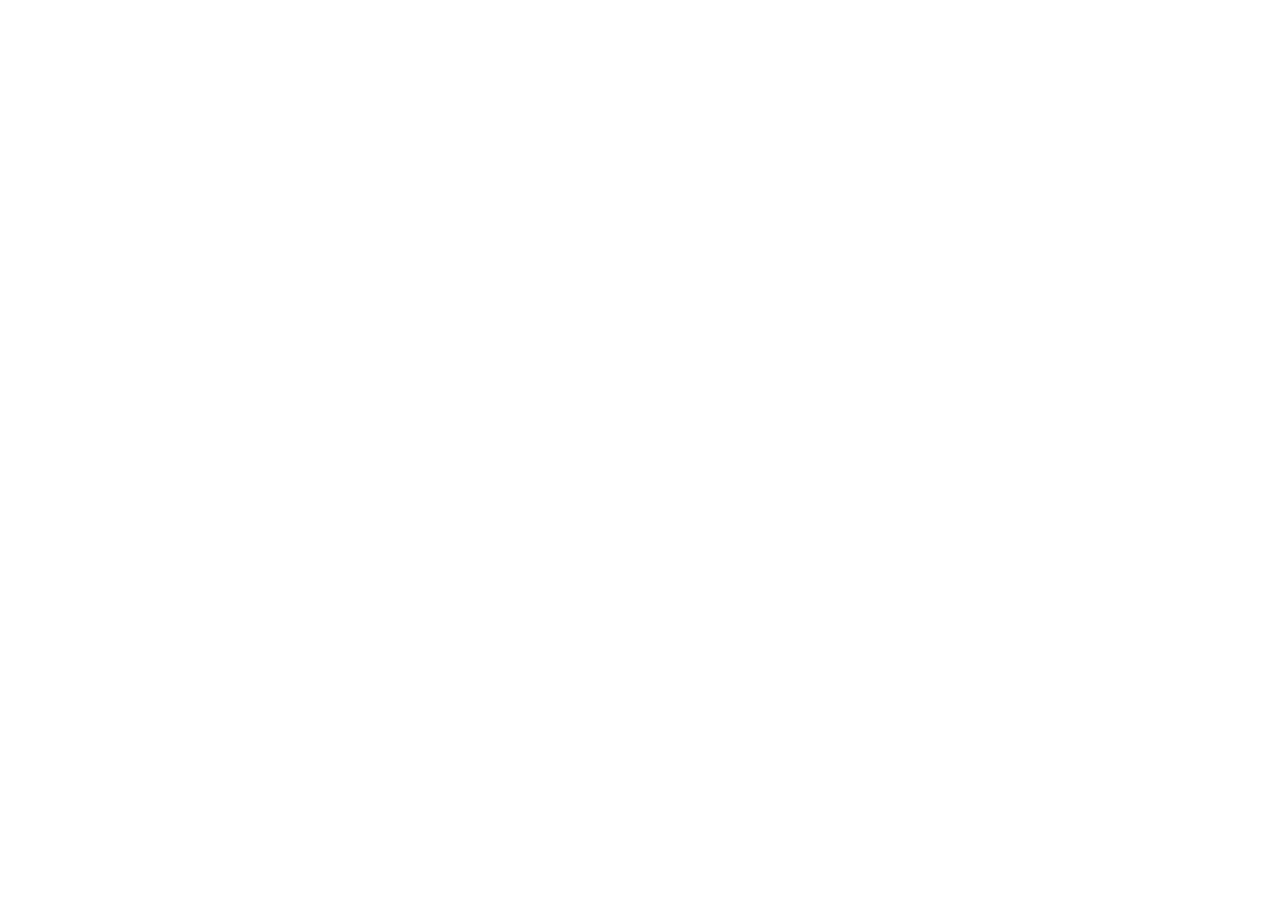
==== evenement-detail.html @ 995eec5b "creer le structure du projet" ====
<!DOCTYPE html>
<html lang="en">
<head>
    <meta charset="UTF-8">
    <meta name="viewport" content="width=device-width, initial-scale=1.0">
    <title>YouCode-Events</title>
    <link rel="stylesheet" href="css/evenement-detail.css">
</head>
<body>
    
</body>
</html>
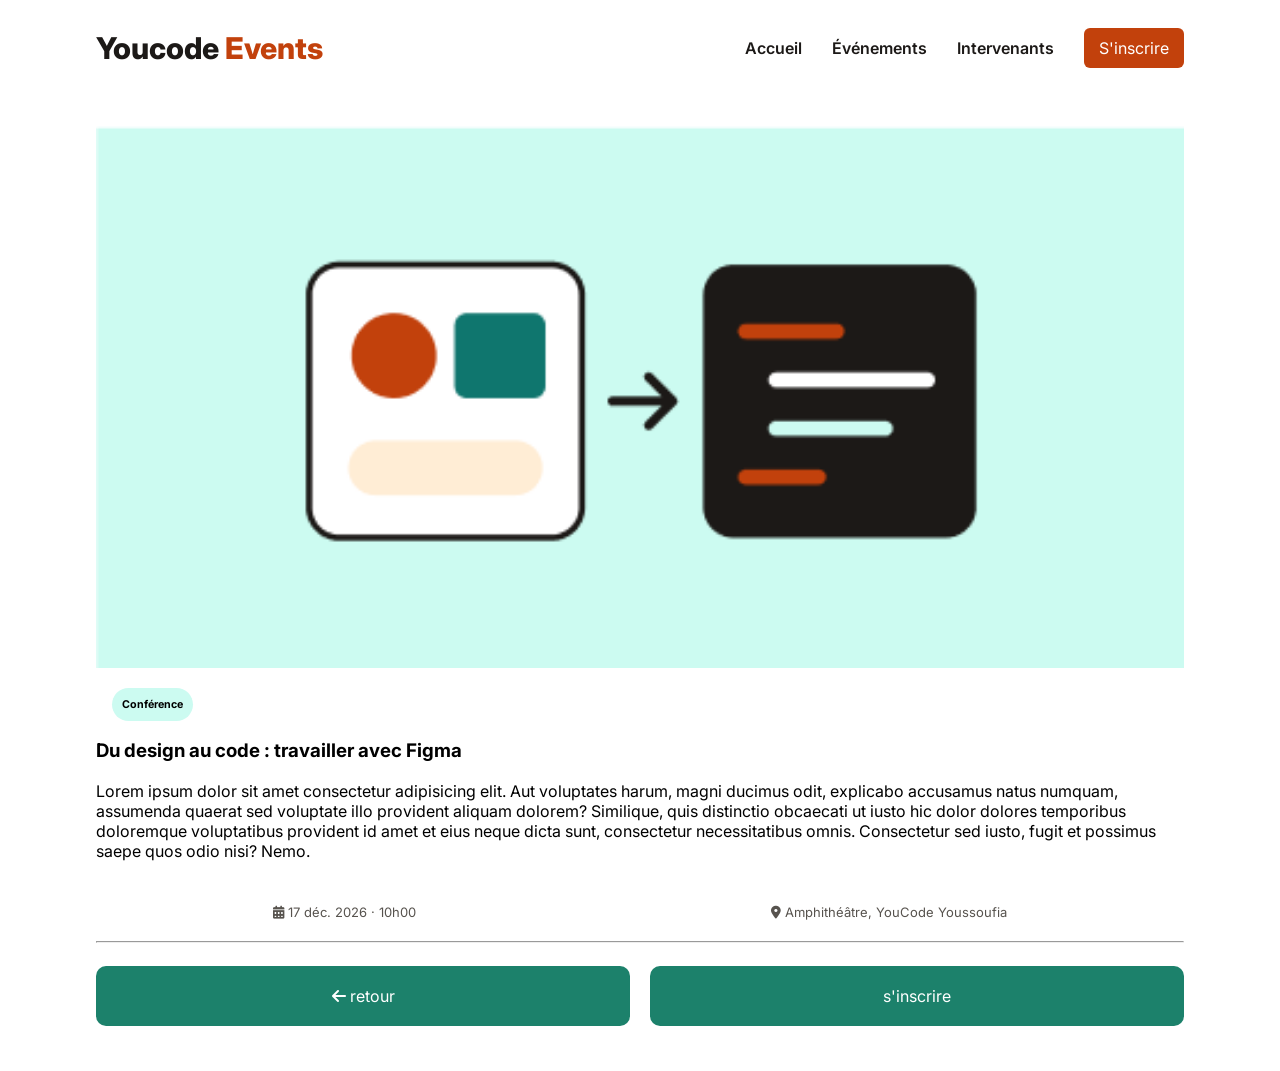
==== commit 90bfbf5b: "save my change" ====
--- a/evenement-detail.html
+++ b/evenement-detail.html
@@ -5,8 +5,51 @@
     <meta name="viewport" content="width=device-width, initial-scale=1.0">
     <title>YouCode-Events</title>
     <link rel="stylesheet" href="css/evenement-detail.css">
+    <link rel="stylesheet" href="css/navbar.css">
+    <link rel="stylesheet" href="css/footer.css">
+    <link rel="stylesheet" href="https://cdnjs.cloudflare.com/ajax/libs/font-awesome/6.7.2/css/all.min.css"/>
 </head>
 <body>
+    <header>
+        <a href="index.html">
+            <h3 id="logo">Youcode <span>Events</span></h3>
+        </a>
+        <i id="menu_icon" class="fa-solid fa-bars"></i>
+        <nav class="Navbar"> 
+            <ul>
+                <li><a href="index.html">Accueil</a></li>
+                <li><a href="evenements.html">Événements</a></li>
+                <li><a href="intervenants.html">Intervenants</a></li>
+            </ul>
+            <a href="inscription.html" id="inscrire">S'inscrire</a>
+        </nav>
+    </header>
+    <main>
+        <img src="assets/images/Du-design-au-code.webp" alt="Du design au code : travailler avec Figma">
+        <h6 class="green_head">Conférence</h6>
+        <h3>Du design au code : travailler avec Figma</h3>
+        <p>Lorem ipsum dolor sit amet consectetur adipisicing elit. Aut voluptates harum, magni ducimus odit, explicabo accusamus natus numquam, assumenda quaerat sed voluptate illo provident aliquam dolorem? Similique, quis distinctio obcaecati ut iusto hic dolor dolores temporibus doloremque voluptatibus provident id amet et eius neque dicta sunt, consectetur necessitatibus omnis. Consectetur sed iusto, fugit et possimus saepe quos odio nisi? Nemo.</p>
+        <div class="detail_footer">
+            <p><i class="fa-solid fa-calendar-days"></i>  17 déc. 2026 · 10h00</p>
+            <p><i class="fa-solid fa-location-dot"></i> Amphithéâtre, YouCode Youssoufia</p>
+        </div>
+        <hr>
+        <div class="btn">
+            <div class="retour_btn">
+                <i class="fa-solid fa-arrow-left"></i>
+                <a href="evenements.html">retour</a>
+            </div>
+            <div class="inscrire_btn">
+                <a href="#">s'inscrire</a>
+            </div>
+        </div>
+
+    </main>
     
+
+
+
+
+    <script src="menu.js"></script>
 </body>
 </html>
--- a/css/evenement-detail.css
+++ b/css/evenement-detail.css
@@ -0,0 +1,49 @@
+main {
+    width: 90vw;
+    margin:30px auto;
+}
+main img {
+    width: 100%;
+}
+main .green_head{
+    padding: 10px;
+    margin: 16px;
+    border-radius: 100px;
+    width: fit-content;
+    background-color: #CCFBF1;
+}
+main .detail_footer {
+    margin-top: 30px;
+    color: #57534E;
+    font-size: small;
+}
+.btn div {
+    width:  100%;
+    color: #FFFFFF;
+    padding: 20px;
+    margin: 15px auto;
+    text-align: center;
+    background-color: #1c816b;
+    border-radius: 10px;
+}
+.btn div a {
+    color: #FFFFFF;
+    text-decoration: none;
+}
+.retour_btn {
+    margin-top: 20px;
+}
+@media screen and (min-width : 768px) {
+    main {
+        width: 85vw;
+    }
+    main .detail_footer {
+        display: flex;
+        justify-content: space-around;
+    }
+    .btn {
+        display: flex;
+        justify-content: space-between;
+        gap: 20px;
+    }
+}
--- a/css/navbar.css
+++ b/css/navbar.css
@@ -0,0 +1,117 @@
+@import url('https://fonts.googleapis.com/css2?family=Bricolage+Grotesque:opsz,wght@12..96,200..800&family=IBM+Plex+Mono:ital,wght@0,100;0,200;0,300;0,400;0,500;0,600;0,700;1,100;1,200;1,300;1,400;1,500;1,600;1,700&family=Inter:ital,opsz,wght@0,14..32,100..900;1,14..32,100..900&display=swap');
+@import url('https://fonts.googleapis.com/css2?family=Bricolage+Grotesque:opsz,wght@12..96,200..800&family=DM+Mono:ital,wght@0,300;0,400;0,500;1,300;1,400;1,500&family=IBM+Plex+Mono:ital,wght@0,100;0,200;0,300;0,400;0,500;0,600;0,700;1,100;1,200;1,300;1,400;1,500;1,600;1,700&family=Inter:ital,opsz,wght@0,14..32,100..900;1,14..32,100..900&display=swap');
+body {
+  font-family: "Inter", sans-serif;
+  font-optical-sizing: auto;
+  margin: 0px;
+  padding: 0px;
+}
+header {
+    display: flex;
+    justify-content:space-between;
+    background-color: #FFFFFF;
+    width: 85vw;
+    margin: auto;
+}
+header nav {
+    display: flex;
+    align-items: center;
+    gap: 30px;
+    
+}
+header #logo {
+    color: #1C1917;
+    font-size:30px;
+    font-weight: 800;
+}
+header #logo span {
+    color: #C2410C;
+}
+header nav ul {
+    display: flex;
+    gap: 30px;
+}
+header nav ul li{
+    list-style-type: none;
+    font-weight: 600;
+    font-family: "Inter", sans-serif;
+    font-optical-sizing: auto;
+    
+}
+header nav ul li a:hover{
+    color: #C2410C;
+    border-bottom: 3px solid #C2410C;
+}
+header a {
+    color: #1C1917;
+    text-decoration: none;
+}
+header nav #inscrire {
+    color: #FFFFFF;
+    background-color: #C2410C;
+    padding: 10px 15px;
+    border-radius: 6px;
+}
+#menu_icon {
+    display:none;
+}
+.active {
+    display: block;
+}
+@media screen and (min-width : 538px) and (max-width:769px) {
+    header {
+        width: 90%;
+        margin: auto;
+
+    }
+    header nav {
+        display: flex;
+        flex-wrap: wrap;
+    }
+    header nav ul {
+        gap: 10px;
+        width: fit-content;
+        width: 60;
+    }
+    a{
+        font-size: small;
+    }
+}
+@media screen and (max-width : 538px) {
+    header{
+        align-items: center;
+        width: 90vw;
+    }
+    header nav {
+        display: none;
+        position: fixed;
+        width: 70%;
+        top: 60px;
+        right: 0px;
+        height: 100%;
+        text-align: center;
+        background-color: #FFFFFF;
+        
+    } 
+    header nav ul {
+        line-height: 70px;
+        padding: 0px;
+        text-align: center;
+        width:fit-content;
+        margin: 30px auto 10px auto ;
+        display: block;
+    } 
+    
+    header nav a {
+        display: block;
+    }
+    #menu_icon {
+        display:block;
+        color: #1C1917;
+    }
+    header nav #inscrire {
+        width: 100px;
+        margin: auto;
+    }
+    
+}
--- a/css/footer.css
+++ b/css/footer.css
@@ -0,0 +1,80 @@
+body{
+      margin: 0px;
+}
+
+.footer-page{
+      background-color: #1C1917;
+      color: white;
+      
+}
+.dispaly-flex{
+      display: flex;
+      flex-direction: column;
+      width: 85%;
+     margin: auto;
+      
+}
+.style-liste{
+      font-size: 14px;
+      font-weight: 400;
+       font-family: "DM Sans", sans-serif;
+       color: #FFFFFF;
+       width: fit-content;
+      margin-left: -30px;
+     
+
+
+}
+a{
+      text-decoration: none;
+    color: #FFFFFF;
+}
+
+.titre-footer{
+      font-weight: 600;
+      font-size: 20px;
+  
+      letter-spacing: 0px;
+       font-family: "Bricolage Grotesque", sans-serif;
+}
+.text-tst{
+      font-size: 14px;
+      font-weight: 600;
+    
+      letter-spacing: 0px;
+      font-family: "DM Sans", sans-serif;
+      text-decoration: none;
+      color: white;
+}
+
+ ul li{
+      list-style: none;
+      line-height: 25px;
+     
+}
+
+#paragraph{
+      margin: 20px auto;
+      width: 85%;
+      border-top: 1px solid #57534E;
+
+      padding: 0px 0px 20px 0px;
+
+}
+@media screen and (min-width:768px) and (max-width:1440px) {
+          
+
+      .dispaly-flex{
+            display: flex;
+            flex-direction: row;
+            justify-content: space-between;
+            align-items: flex-start;
+      }
+}
+@media screen and (min-width:1440px) {
+
+     .countainer2{ 
+      width: 80%;
+      margin: auto;
+     }
+}
